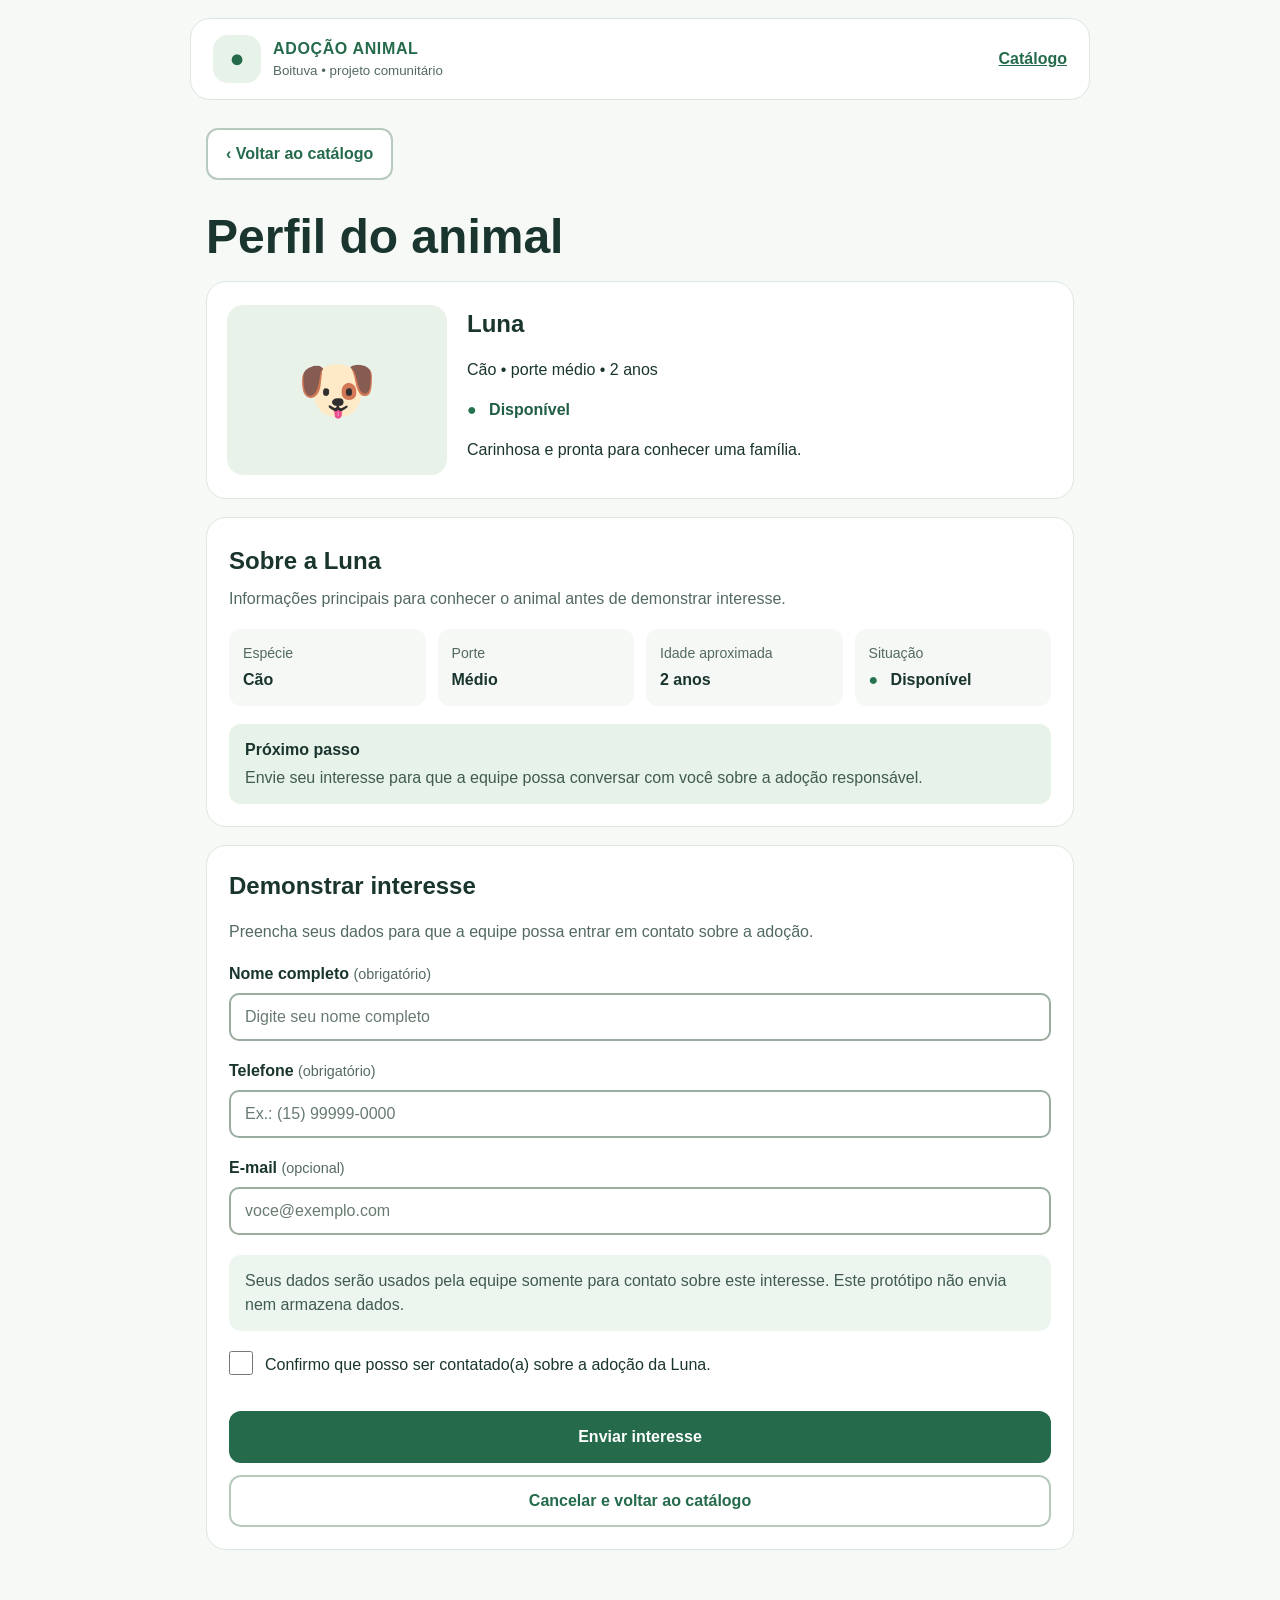
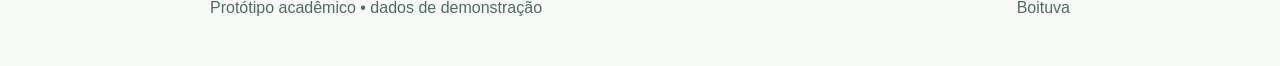
==== perfil.html @ 3a940fe6 "Abre perfil da Luna em pagina propria" ====
<!doctype html>
<html lang="pt-BR">
<head>
  <meta charset="utf-8">
  <meta name="viewport" content="width=device-width, initial-scale=1">
  <meta name="theme-color" content="#256b4b">
  <meta name="description" content="Conheça o perfil de Luna e demonstre interesse em adoção responsável em Boituva.">
  <title>Perfil da Luna — Adoção Animal Boituva</title>
  <link rel="stylesheet" href="styles.css">
  <script src="interest-validation.js" defer></script>
  <script src="app.js" defer></script>
</head>
<body>
  <header class="site-header">
    <a class="brand" href="index.html" aria-label="Adoção Animal Boituva — catálogo">
      <span class="brand-mark" aria-hidden="true">●</span>
      <span><strong>ADOÇÃO ANIMAL</strong><small>Boituva • projeto comunitário</small></span>
    </a>
    <a class="header-link" href="index.html">Catálogo</a>
  </header>

  <main>
    <section class="view" id="profile" data-view="profile" aria-labelledby="profile-title">
      <a class="button button-back" href="index.html#animais">‹ Voltar ao catálogo</a>
      <h1 id="profile-title" tabindex="-1">Perfil do animal</h1>
      <article class="animal-summary">
        <div class="animal-art compact" role="img" aria-label="Ilustração de um cão caramelo chamado Luna"><span aria-hidden="true">🐶</span></div>
        <div><h2>Luna</h2><p>Cão • porte médio • 2 anos</p><p class="status"><span class="status-dot" aria-hidden="true">●</span> Disponível</p><p>Carinhosa e pronta para conhecer uma família.</p></div>
      </article>
      <section class="profile-details" aria-labelledby="details-title">
        <h2 id="details-title">Sobre a Luna</h2>
        <p class="muted">Informações principais para conhecer o animal antes de demonstrar interesse.</p>
        <dl class="profile-facts">
          <div><dt>Espécie</dt><dd>Cão</dd></div>
          <div><dt>Porte</dt><dd>Médio</dd></div>
          <div><dt>Idade aproximada</dt><dd>2 anos</dd></div>
          <div><dt>Situação</dt><dd><span class="status-dot" aria-hidden="true">●</span> Disponível</dd></div>
        </dl>
        <aside class="contact-note"><strong>Próximo passo</strong><p>Envie seu interesse para que a equipe possa conversar com você sobre a adoção responsável.</p></aside>
      </section>
      <form id="interest-form" novalidate>
        <h2>Demonstrar interesse</h2>
        <p class="muted">Preencha seus dados para que a equipe possa entrar em contato sobre a adoção.</p>
        <div class="field"><label for="full-name">Nome completo <span>(obrigatório)</span></label><input id="full-name" name="name" autocomplete="name" placeholder="Digite seu nome completo" required></div>
        <div class="field"><label for="phone">Telefone <span>(obrigatório)</span></label><input id="phone" name="phone" type="tel" autocomplete="tel" inputmode="tel" placeholder="Ex.: (15) 99999-0000" required></div>
        <div class="field"><label for="email">E-mail <span>(opcional)</span></label><input id="email" name="email" type="email" autocomplete="email" placeholder="voce@exemplo.com"></div>
        <p class="privacy-note">Seus dados serão usados pela equipe somente para contato sobre este interesse. Este protótipo não envia nem armazena dados.</p>
        <div class="check-row"><input id="contact-ok" name="contact-ok" type="checkbox" required><label for="contact-ok">Confirmo que posso ser contatado(a) sobre a adoção da Luna.</label></div>
        <p class="form-error" id="form-error" role="alert" aria-live="assertive" tabindex="-1" hidden></p>
        <button class="button button-primary full" type="submit">Enviar interesse</button>
        <a class="button button-secondary full" href="index.html#animais">Cancelar e voltar ao catálogo</a>
      </form>
    </section>
    <section class="view" id="result" data-view="result" aria-labelledby="result-title" hidden>
      <a class="button button-back" href="index.html#animais">‹ Catálogo</a>
      <h1 id="result-title" tabindex="-1">Resultado do envio</h1>
      <div class="success-panel" role="status" aria-live="polite"><span class="success-icon" aria-hidden="true">✓</span><h2>Interesse registrado</h2><p>Sua manifestação foi registrada nesta demonstração.</p><p class="muted">Os dados pessoais não aparecem nesta confirmação.</p></div>
      <article class="result-card"><p class="eyebrow">ANIMAL SELECIONADO</p><h2>Luna</h2><p>Cão • porte médio • 2 anos</p><p class="status"><span class="status-dot" aria-hidden="true">●</span> Status: interesse recebido</p></article>
      <article class="next-step"><h2>O que acontece agora?</h2><p>A equipe poderá entrar em contato pelos dados informados para conversar sobre os próximos passos da adoção.</p></article>
      <a class="button button-primary full" href="index.html#animais">Ver outros animais</a>
      <a class="button button-secondary full" href="index.html#animais">Voltar ao catálogo</a>
    </section>
  </main>
  <footer><span>Protótipo acadêmico • dados de demonstração</span><span>Boituva</span></footer>
</body>
</html>
---- styles.css ----
:root{font-family:Arial,Helvetica,sans-serif;color:#19352e;background:#f7f9f6;font-synthesis:none;text-rendering:optimizeLegibility;--green:#256b4b;--muted:#536a60;--border:#dce7df;--pale:#e7f2e9}*{box-sizing:border-box}body{margin:0;min-width:320px;line-height:1.5}.site-header{max-width:900px;margin:18px auto;padding:16px 22px;background:#fff;border:1px solid var(--border);border-radius:20px;display:flex;justify-content:space-between;align-items:center}.brand{display:flex;gap:12px;align-items:center;color:inherit;text-decoration:none}.brand strong,.brand small{display:block}.brand strong{color:var(--green);letter-spacing:.04em}.brand small{color:var(--muted)}.brand-mark{width:48px;height:48px;border-radius:15px;background:var(--pale);display:grid;place-items:center;color:var(--green);font-size:25px}.header-link{color:var(--green);font-weight:700}main{max-width:900px;margin:28px auto;padding:0 16px}.hero{padding:32px;background:var(--pale);border-radius:24px}.eyebrow{font-size:.78rem;font-weight:700;letter-spacing:.06em;color:var(--green)}h1{font-size:clamp(2rem,6vw,3rem);line-height:1.12;margin:.6rem 0}h2{font-size:1.5rem;margin:.2rem 0 .5rem}h3{font-size:1.7rem;margin:0}.hero>p:not(.eyebrow){color:#405b50}.button{min-height:48px;padding:12px 18px;border-radius:12px;border:2px solid transparent;font:inherit;font-weight:700;display:inline-flex;align-items:center;justify-content:center;text-align:center;cursor:pointer;text-decoration:none}.button:focus-visible,a:focus-visible,input:focus-visible{outline:3px solid #a05b00;outline-offset:3px}.button-primary{background:var(--green);color:white}.button-secondary,.button-back{background:#fff;color:var(--green);border-color:#b8c9bd}.catalog{padding:28px 0}.muted{color:var(--muted)}.animal-card,.animal-summary,.team-card,.result-card,.next-step{background:white;border:1px solid var(--border);border-radius:20px;padding:20px;margin:18px 0}.animal-card{display:grid;grid-template-columns:minmax(180px,280px) 1fr;gap:22px}.animal-art{min-height:220px;border-radius:16px;background:#e9f2e9;display:grid;place-items:center;position:relative}.animal-art span{font-size:6rem}.animal-art small{position:absolute;bottom:8px;left:12px;color:var(--muted)}.animal-art.compact{min-height:170px}.animal-art.compact span{font-size:4rem}.status{color:#205f43;font-weight:700}.status-dot{color:#26744f;margin-right:8px}.full{width:100%;margin-top:12px}.team-card{display:flex;justify-content:space-between;align-items:center;gap:16px}.team-card p{margin:.2rem 0;color:var(--muted)}.notice,.privacy-note{background:#edf5ef;padding:14px 16px;border-radius:12px;color:#405b50}.view[hidden],[hidden]{display:none!important}.button-back{margin:0 0 20px}.animal-summary{display:grid;grid-template-columns:220px 1fr;gap:20px;align-items:center}.field{margin:18px 0}.field label{display:block;font-weight:700;margin-bottom:7px}.field label span{font-size:.9rem;font-weight:400;color:var(--muted)}input:not([type=checkbox]){width:100%;min-height:48px;border:2px solid #9aac9f;border-radius:10px;padding:10px 14px;font:inherit;color:inherit;background:#fff}.check-row{display:flex;align-items:flex-start;gap:12px;margin:20px 0}.check-row input{width:24px;height:24px;flex:0 0 24px;margin:0}.check-row label{padding:2px 0}.form-error{padding:12px;background:#fff0ed;border-left:4px solid #a32619;color:#7c1e16;border-radius:8px}.privacy-note{margin:20px 0}.success-panel{background:var(--pale);padding:28px;text-align:center;border-radius:24px;margin:20px 0}.success-icon{display:grid;place-items:center;margin:auto;width:72px;height:72px;border-radius:50%;background:var(--green);color:white;font-size:2.6rem;font-weight:700}.success-panel h2{margin-top:16px}.result-card .eyebrow{margin-bottom:8px}.next-step{background:#fff}footer{max-width:900px;margin:28px auto;padding:18px 20px;color:var(--muted);display:flex;justify-content:space-between}@media(max-width:600px){.site-header{margin:10px 12px;padding:12px}.brand small{font-size:.83rem}main{margin:16px auto;padding:0 12px}.hero{padding:22px}.animal-card,.animal-summary{grid-template-columns:1fr}.animal-art{min-height:180px}.animal-art.compact{min-height:150px}.team-card{align-items:stretch;flex-direction:column}.team-card .button{width:100%}footer{padding:16px;flex-direction:column;gap:4px}}@media(prefers-reduced-motion:no-preference){html{scroll-behavior:smooth}}

/* Perfil do animal: detalhes e orientação antes do formulário de interesse. */
.profile-details,#interest-form{background:#fff;border:1px solid var(--border);border-radius:20px;padding:22px;margin:18px 0}
.profile-details>p{margin:.35rem 0 1rem}
.profile-facts{display:grid;grid-template-columns:repeat(4,minmax(0,1fr));gap:12px;margin:18px 0}
.profile-facts div{padding:14px;background:#f5f8f5;border-radius:12px}
.profile-facts dt{font-size:.88rem;color:var(--muted)}
.profile-facts dd{margin:4px 0 0;font-weight:700}
.contact-note{padding:14px 16px;background:var(--pale);border-radius:12px}
.contact-note p{margin:4px 0 0;color:#405b50}
#interest-form h2{margin-top:0}
input::placeholder{color:#687b71;opacity:1}
@media(max-width:600px){.profile-details,#interest-form{padding:18px}.profile-facts{grid-template-columns:repeat(2,minmax(0,1fr))}}
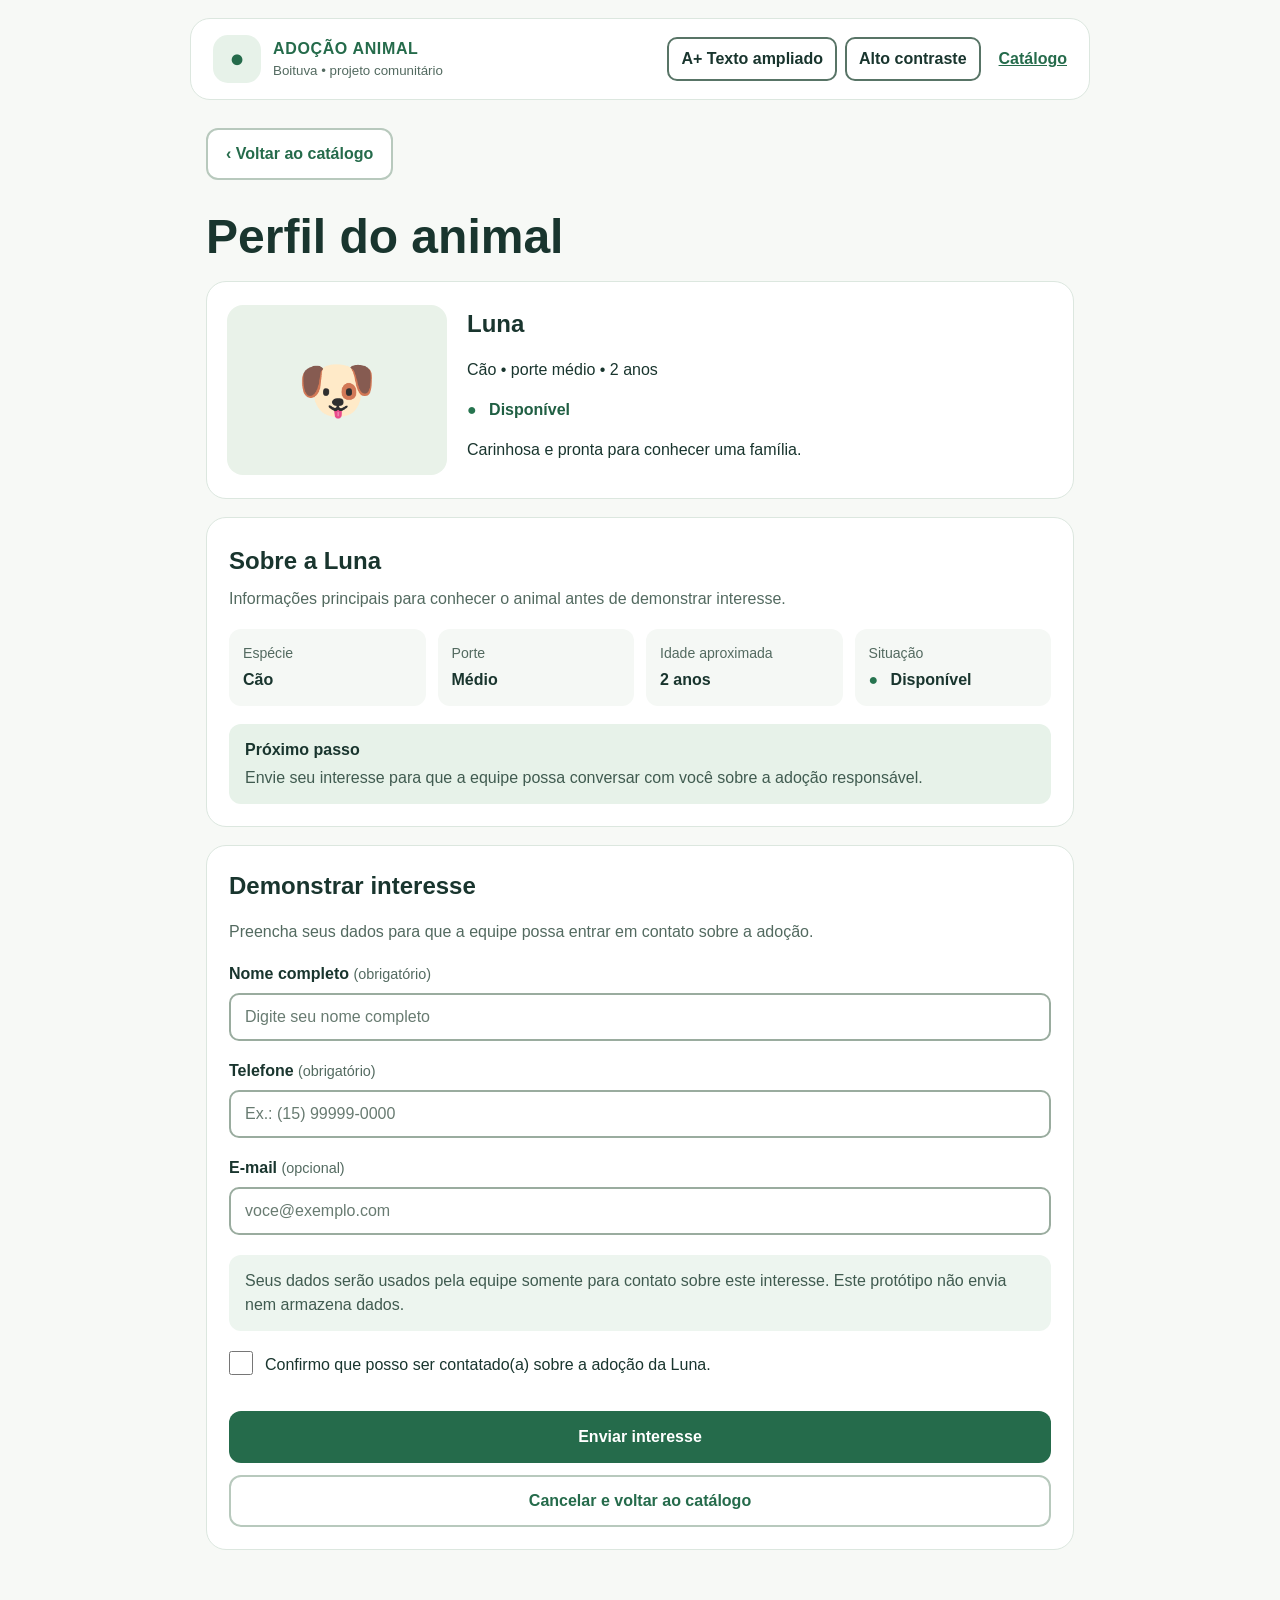
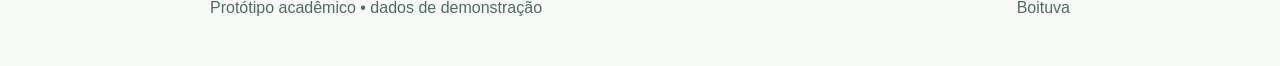
==== commit a037d12f: "Adiciona controles de acessibilidade ao prototipo" ====
--- a/perfil.html
+++ b/perfil.html
@@ -7,6 +7,7 @@
   <meta name="description" content="Conheça o perfil de Luna e demonstre interesse em adoção responsável em Boituva.">
   <title>Perfil da Luna — Adoção Animal Boituva</title>
   <link rel="stylesheet" href="styles.css">
+  <script src="accessibility.js" defer></script>
   <script src="interest-validation.js" defer></script>
   <script src="app.js" defer></script>
 </head>
@@ -16,7 +17,14 @@
       <span class="brand-mark" aria-hidden="true">●</span>
       <span><strong>ADOÇÃO ANIMAL</strong><small>Boituva • projeto comunitário</small></span>
     </a>
-    <a class="header-link" href="index.html">Catálogo</a>
+    <div class="header-actions">
+      <div class="accessibility-tools" aria-label="Recursos de acessibilidade">
+        <button class="accessibility-control" id="text-toggle" type="button" aria-pressed="false">A+ Texto ampliado</button>
+        <button class="accessibility-control" id="contrast-toggle" type="button" aria-pressed="false">Alto contraste</button>
+        <span class="visually-hidden" id="accessibility-status" role="status" aria-live="polite"></span>
+      </div>
+      <a class="header-link" href="index.html">Catálogo</a>
+    </div>
   </header>
 
   <main>
--- a/styles.css
+++ b/styles.css
@@ -12,3 +12,9 @@
 #interest-form h2{margin-top:0}
 input::placeholder{color:#687b71;opacity:1}
 @media(max-width:600px){.profile-details,#interest-form{padding:18px}.profile-facts{grid-template-columns:repeat(2,minmax(0,1fr))}}
+
+/* Controles acessíveis visíveis no catálogo e no perfil. */
+.header-actions{display:flex;align-items:center;gap:18px;flex-wrap:wrap;justify-content:flex-end}.accessibility-tools{display:flex;align-items:center;gap:8px;flex-wrap:wrap}.accessibility-control{min-height:44px;padding:8px 12px;border:2px solid #587466;border-radius:10px;background:#fff;color:#19352e;font:inherit;font-weight:700;cursor:pointer}.accessibility-control[aria-pressed="true"]{background:#19352e;color:#fff}.visually-hidden{position:absolute;width:1px;height:1px;padding:0;margin:-1px;overflow:hidden;clip:rect(0,0,0,0);white-space:nowrap;border:0}
+body.text-large{font-size:1.2rem}body.text-large h1{font-size:clamp(2.2rem,6.5vw,3.3rem)}body.text-large h2{font-size:1.75rem}body.text-large .button,body.text-large input{font-size:1.1em}
+body.high-contrast{background:#000;color:#fff;--green:#ffeb3b;--muted:#f2f2f2;--border:#fff;--pale:#111}body.high-contrast .site-header,body.high-contrast .animal-card,body.high-contrast .animal-summary,body.high-contrast .team-card,body.high-contrast .result-card,body.high-contrast .next-step,body.high-contrast .profile-details,body.high-contrast #interest-form{background:#000;color:#fff;border-color:#fff}body.high-contrast .hero,body.high-contrast .animal-art,body.high-contrast .notice,body.high-contrast .privacy-note,body.high-contrast .contact-note,body.high-contrast .profile-facts div{background:#111;color:#fff;border-color:#fff}body.high-contrast .button-primary,body.high-contrast .accessibility-control[aria-pressed="true"]{background:#ffeb3b;color:#000;border-color:#ffeb3b}body.high-contrast .button-secondary,body.high-contrast .button-back,body.high-contrast .accessibility-control{background:#000;color:#ffeb3b;border-color:#ffeb3b}body.high-contrast a,body.high-contrast .status,body.high-contrast .status-dot,body.high-contrast .eyebrow{color:#ffeb3b}body.high-contrast input:not([type=checkbox]){background:#000;color:#fff;border-color:#fff}body.high-contrast input::placeholder{color:#ddd}body.high-contrast .button:focus-visible,body.high-contrast a:focus-visible,body.high-contrast input:focus-visible{outline-color:#ffeb3b}
+@media(max-width:600px){.site-header{align-items:flex-start}.header-actions{align-items:flex-end;flex-direction:column;gap:10px}.accessibility-tools{justify-content:flex-end}.accessibility-control{padding:7px 9px;font-size:.9rem}}
